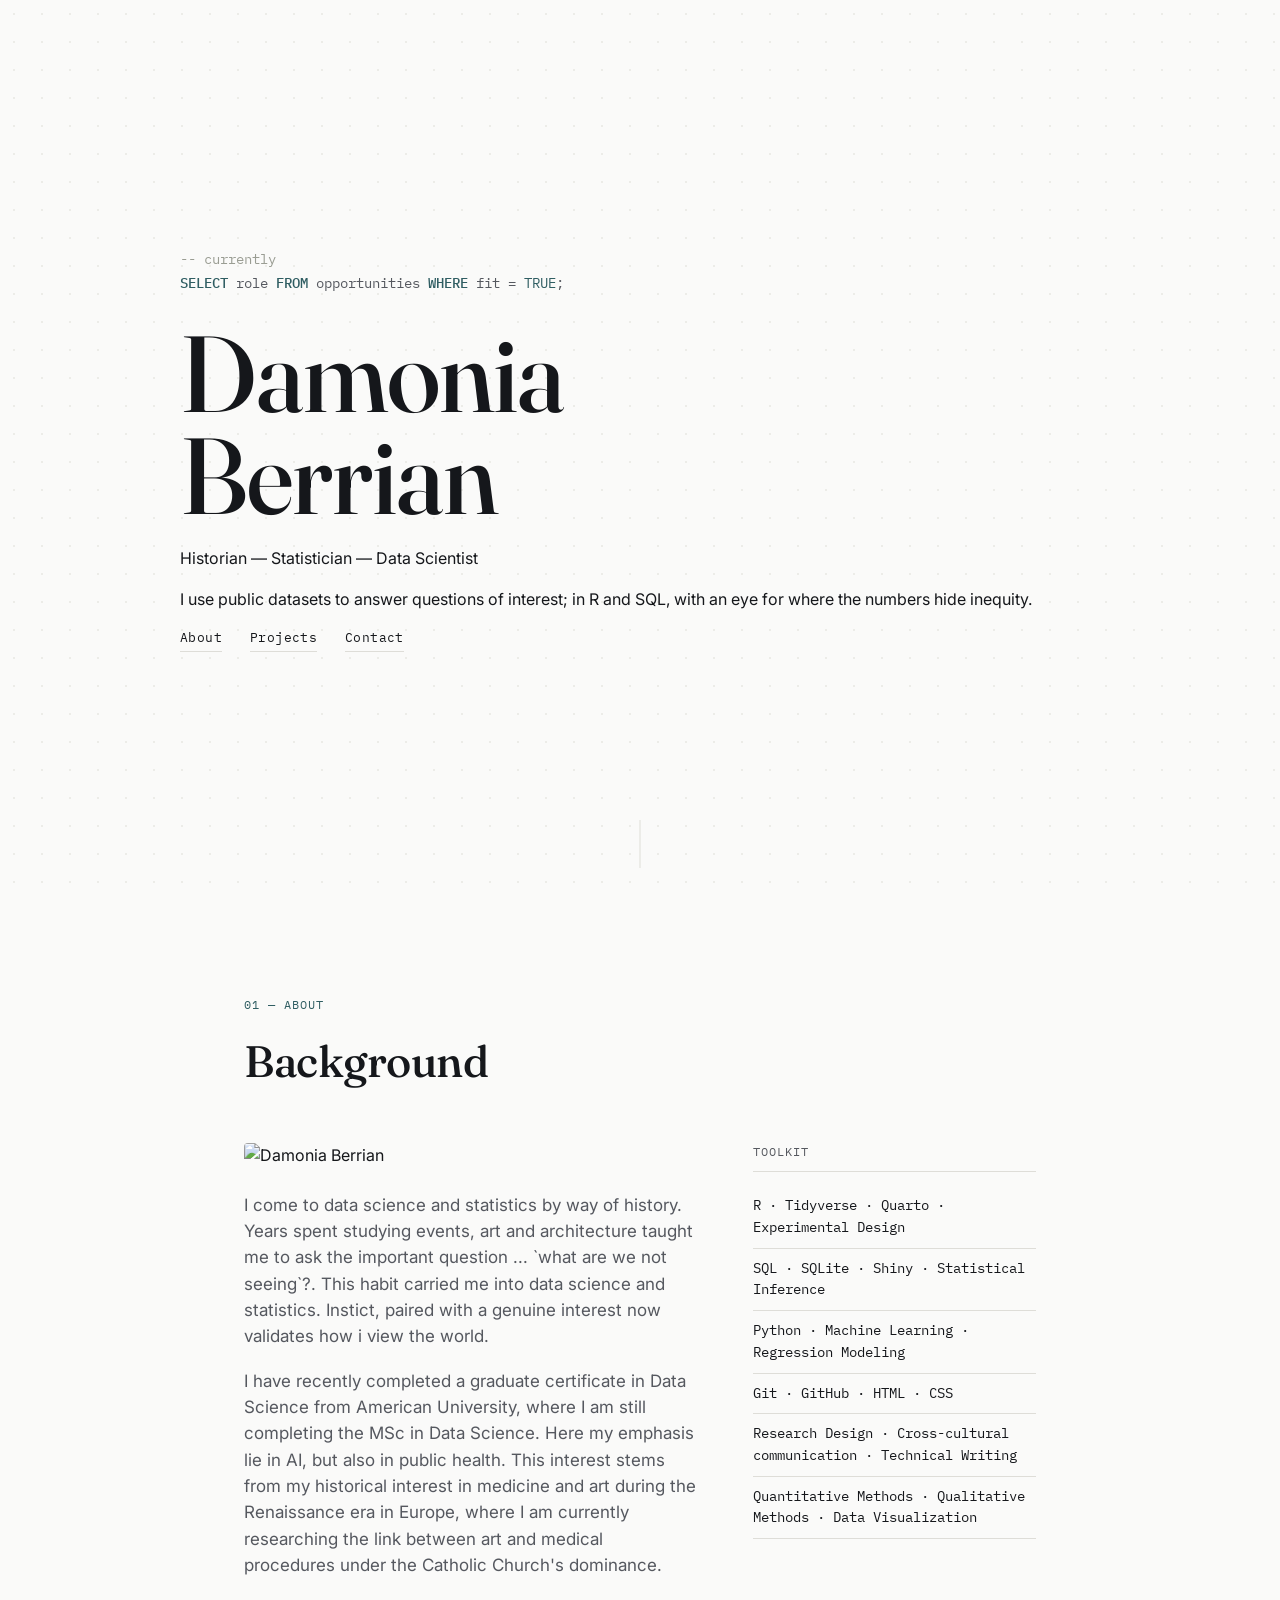
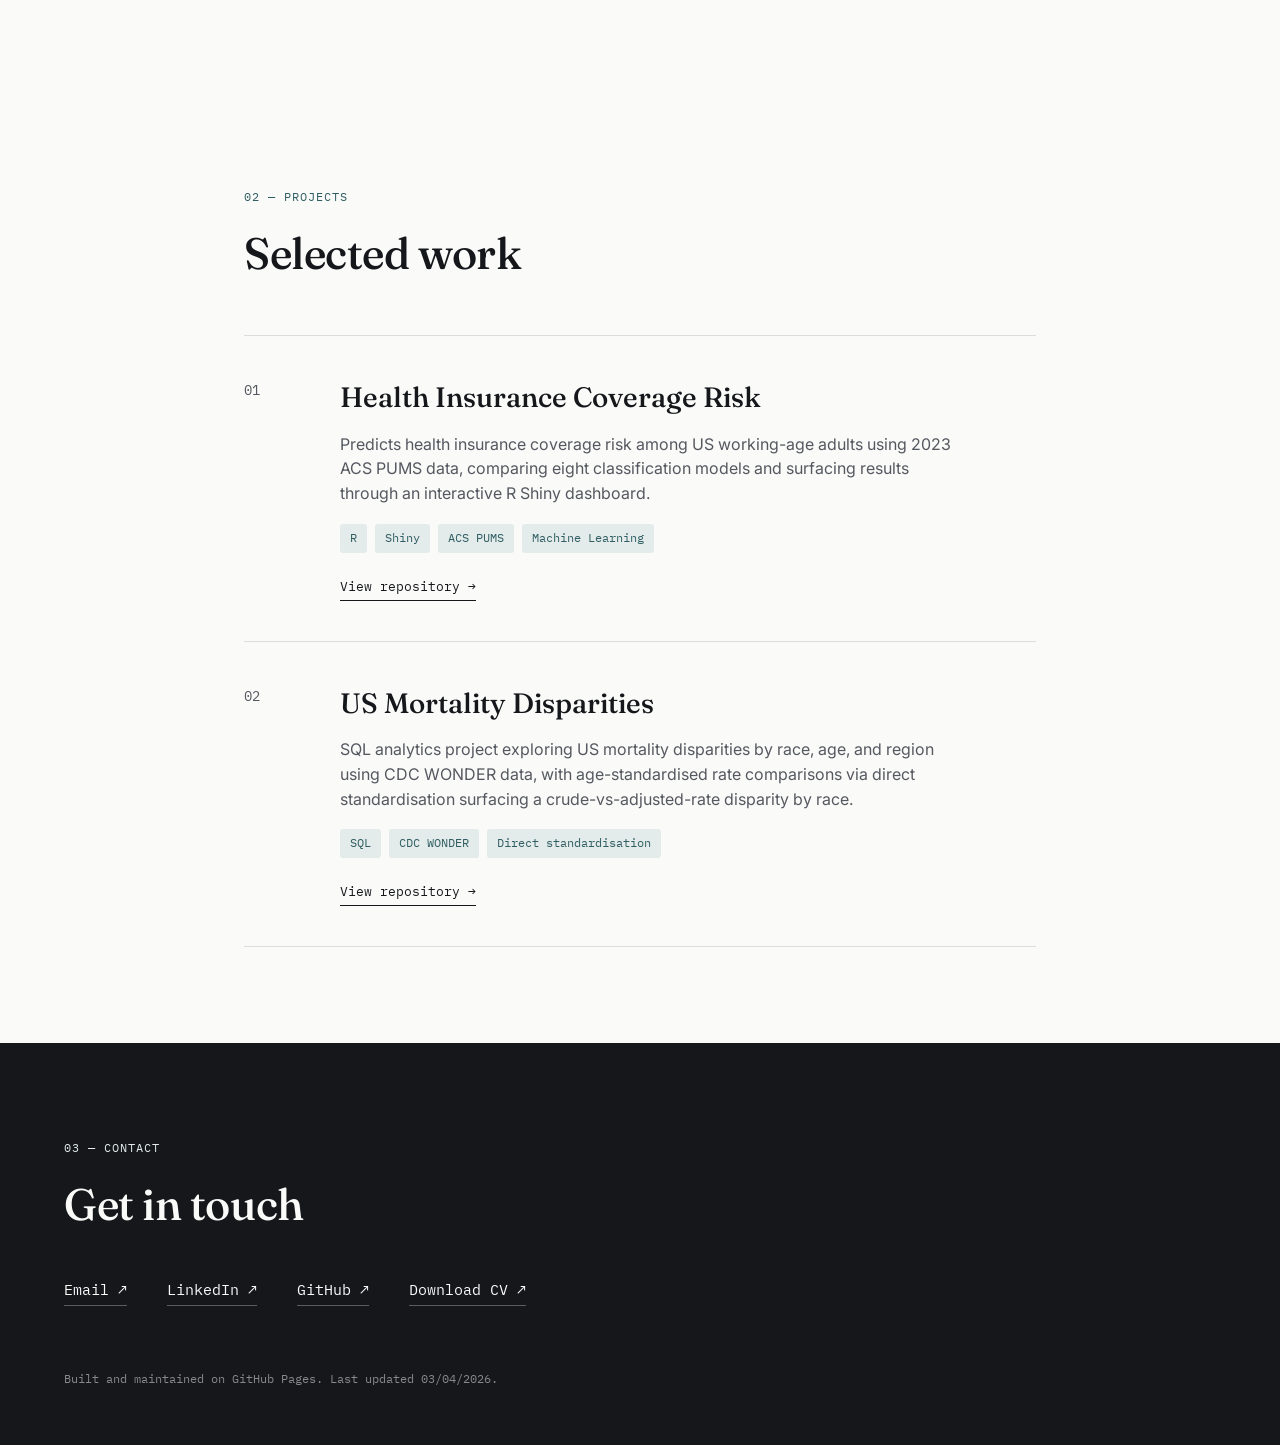
==== docs/index.html @ f822c73d "Move site files into docs folder" ====
<!DOCTYPE html>
<html lang="en">
<head>
<meta charset="UTF-8">
<meta name="viewport" content="width=device-width, initial-scale=1.0">
<title>Damonia Berrian — Historian, Statistician &amp; Data Scientist</title>
<meta name="description" content="Portfolio of Damonia Berrian — data analyst working across R, SQL, and Python, focused on public health and equity-driven analysis.">
<link rel="preconnect" href="https://fonts.googleapis.com">
<link rel="preconnect" href="https://fonts.gstatic.com" crossorigin>
<link href="https://fonts.googleapis.com/css2?family=Fraunces:ital,opsz,wght@0,9..144,400;0,9..144,500;0,9..144,600;1,9..144,500&family=Inter:wght@400;500;600&family=IBM+Plex+Mono:wght@400;500&display=swap" rel="stylesheet">
<link rel="stylesheet" href="styles.css">
</head>
<body>

<div class="grain" aria-hidden="true"></div>

<header class="hero" id="top">
  <div class="hero-inner">
    <p class="query-line" aria-hidden="true">
      <span class="c-comment">-- currently</span><br>
      <span class="c-kw">SELECT</span> role <span class="c-kw">FROM</span> opportunities <span class="c-kw">WHERE</span> fit <span class="c-op">=</span> <span class="c-lit">TRUE</span>;
    </p>
    <h1>Damonia<br>Berrian</h1>
    <p class="role">Historian — Statistician — Data Scientist</p>
    <p class="tag">I use public datasets to answer questions of interest; in R and SQL, with an eye for where the numbers hide inequity.</p>
    <nav class="hero-nav" aria-label="Section navigation">
      <a href="#about">About</a>
      <a href="#projects">Projects</a>
      <a href="#contact">Contact</a>
    </nav>
  </div>
  <div class="scroll-cue" aria-hidden="true"><span></span></div>
</header>

<main>

  <section class="section about" id="about">
    <div class="section-head">
      <p class="eyebrow">01 — About</p>
      <h2>Background</h2>
    </div>
    <div class="about-grid">
      <div class="about-text">
        <img src = "images/profile.png" alt="Damonia Berrian" class="about-photo"
        <div class="about-copy">
        <p> I come to data science and statistics by way of history. Years spent studying events, art and architecture taught me to ask the important question ... `what are we not seeing`?. This habit carried me into data science and statistics. Instict, paired with a genuine interest now validates how i view the world.  </p>
        <p> I have recently completed a graduate certificate in Data Science from American University, where I am still completing the MSc in Data Science. Here my emphasis lie in AI, but also in public health. This interest stems from my historical interest in medicine and art during the Renaissance era in Europe, where I am currently researching the link between art and medical procedures under the Catholic Church's dominance.</p>
      </div>
      <div class="about-stack">
        <p class="stack-label">Toolkit</p>
        <ul class="stack-list">
          <li>R · Tidyverse · Quarto · Experimental Design</li>
          <li>SQL · SQLite · Shiny · Statistical Inference</li>
          <li>Python · Machine Learning · Regression Modeling</li>
          <li>Git · GitHub · HTML · CSS</li>
          <li>Research Design · Cross-cultural communication · Technical Writing </li>
          <li> Quantitative Methods · Qualitative Methods · Data Visualization </li>
        </ul>
      </div>
    </div>
  </section>

  <section class="section projects" id="projects">
    <div class="section-head">
      <p class="eyebrow">02 — Projects</p>
      <h2>Selected work</h2>
    </div>

    <div class="project-list">

      <article class="project-card">
        <div class="project-index">01</div>
        <div class="project-body">
          <h3>Health Insurance Coverage Risk</h3>
          <p class="project-desc">Predicts health insurance coverage risk among US working-age adults using 2023 ACS PUMS data, comparing eight classification models and surfacing results through an interactive R Shiny dashboard.</p>
          <ul class="project-tags">
            <li>R</li>
            <li>Shiny</li>
            <li>ACS PUMS</li>
            <li>Machine Learning</li>
          </ul>
          <a class="project-link" href="https://github.com/nia-berri/Insurance-Coverage" target="_blank" rel="noopener">
            View repository <span aria-hidden="true">→</span>
          </a>
        </div>
      </article>

      <article class="project-card">
        <div class="project-index">02</div>
        <div class="project-body">
          <h3>US Mortality Disparities</h3>
          <p class="project-desc">SQL analytics project exploring US mortality disparities by race, age, and region using CDC WONDER data, with age-standardised rate comparisons via direct standardisation surfacing a crude-vs-adjusted-rate disparity by race.</p>
          <ul class="project-tags">
            <li>SQL</li>
            <li>CDC WONDER</li>
            <li>Direct standardisation</li>
          </ul>
          <a class="project-link" href="https://github.com/nia-berri/CDC-Mortality" target="_blank" rel="noopener">
            View repository <span aria-hidden="true">→</span>
          </a>
        </div>
      </article>

    </div>
  </section>

</main>

<footer class="section contact" id="contact">
  <div class="section-head">
    <p class="eyebrow light">03 — Contact</p>
    <h2>Get in touch</h2>
  </div>
  <div class="contact-links">
    <a href="mailto:berriandamonia1@gmail.com">Email <span aria-hidden="true">↗</span></a>
    <a href="https://linkedin.com/in/damonia-berrian" target="_blank" rel="noopener">LinkedIn <span aria-hidden="true">↗</span></a>
    <a href="https://github.com/nia-berri" target="_blank" rel="noopener">GitHub <span aria-hidden="true">↗</span></a>
    <a href="cv/Damonia_Berrian_CV.docx" target="_blank" rel="noopener">Download CV <span aria-hidden="true">↗</span></a>
  </div>
  <p class="footer-note">Built and maintained on GitHub Pages. Last updated 03/04/2026.</p>
</footer>

<script src="script.js"></script>
</body>
</html>
---- docs/styles.css ----
/* ===== Tokens ===== */
:root {
  --bg: #FAFAF9;
  --surface: #F1F1EE;
  --ink: #15171B;
  --ink-soft: #55585F;
  --accent: #2F5D62;
  --accent-soft: #E3ECEB;
  --line: #DEDDD8;

  --font-display: 'Fraunces', serif;
  --font-body: 'Inter', sans-serif;
  --font-mono: 'IBM Plex Mono', monospace;

  --max-w: 920px;
  --pad: clamp(24px, 6vw, 64px);
}

* { box-sizing: border-box; }

html { scroll-behavior: smooth; }

body {
  margin: 0;
  background: var(--bg);
  color: var(--ink);
  font-family: var(--font-body);
  line-height: 1.55;
  -webkit-font-smoothing: antialiased;
}

a { color: inherit; }

/* subtle dot-grid texture, referencing statistical grid paper */
.grain {
  position: fixed;
  inset: 0;
  pointer-events: none;
  z-index: 0;
  background-image: radial-gradient(var(--line) 1px, transparent 1px);
  background-size: 28px 28px;
  opacity: 0.5;
}

/* ===== Hero ===== */
.hero {
  min-height: 100svh;
  display: flex;
  flex-direction: column;
  justify-content: center;
  align-items: flex-start;
  position: relative;
  padding: var(--pad);
}

.hero-inner {
  max-width: var(--max-w);
  width: 100%;
  margin: 0 auto;
  position: relative;
  z-index: 1;
}

.query-line {
  font-family: var(--font-mono);
  font-size: clamp(12px, 1.4vw, 14px);
  color: var(--ink-soft);
  margin: 0 0 28px;
  line-height: 1.7;
  opacity: 0;
  animation: rise 0.7s ease forwards;
  animation-delay: 0.1s;
}
.c-comment { color: #9A9D93; }
.c-kw { color: var(--accent); font-weight: 500; }
.c-op { color: var(--ink-soft); }
.c-lit { color: var(--accent); }

h1 {
  font-family: var(--font-display);
  font-weight: 500;
  font-size: clamp(52px, 10vw, 108px);
  line-height: 0.94;
  letter-spacing: -0.01em;
  margin: 0 0 20px;
  opacity: 0;
  animation: rise 0.8s ease forwards;
  animation-delay: 0.25s;
}

.hero-role {
  font-family: var(--font-mono);
  font-size: clamp(13px, 1.6vw, 15px);
  text-transform: uppercase;
  letter-spacing: 0.08em;
  color: var(--accent);
  margin: 0 0 24px;
  opacity: 0;
  animation: rise 0.8s ease forwards;
  animation-delay: 0.4s;
}

.hero-thesis {
  font-size: clamp(17px, 2.2vw, 21px);
  color: var(--ink-soft);
  max-width: 540px;
  margin: 0 0 40px;
  opacity: 0;
  animation: rise 0.8s ease forwards;
  animation-delay: 0.55s;
}

.hero-nav {
  display: flex;
  gap: 28px;
  opacity: 0;
  animation: rise 0.8s ease forwards;
  animation-delay: 0.7s;
}
.hero-nav a {
  text-decoration: none;
  font-family: var(--font-mono);
  font-size: 13px;
  letter-spacing: 0.03em;
  color: var(--ink);
  border-bottom: 1px solid var(--line);
  padding-bottom: 3px;
  transition: border-color 0.2s ease, color 0.2s ease;
}
.hero-nav a:hover { border-color: var(--accent); color: var(--accent); }

@keyframes rise {
  from { opacity: 0; transform: translateY(14px); }
  to { opacity: 1; transform: translateY(0); }
}

.scroll-cue {
  position: absolute;
  bottom: 32px;
  left: 50%;
  transform: translateX(-50%);
  width: 1px;
  height: 48px;
  background: var(--line);
  overflow: hidden;
}
.scroll-cue span {
  position: absolute;
  top: -48px;
  left: 0;
  width: 1px;
  height: 48px;
  background: var(--accent);
  animation: drip 1.8s ease-in-out infinite;
}
@keyframes drip {
  0% { top: -48px; }
  60% { top: 48px; }
  100% { top: 48px; }
}
@media (prefers-reduced-motion: reduce) {
  .scroll-cue span { animation: none; top: 0; }
  h1, .hero-role, .hero-thesis, .hero-nav, .query-line { animation: none; opacity: 1; }
}

/* ===== Sections ===== */
.section {
  position: relative;
  z-index: 1;
  max-width: var(--max-w);
  margin: 0 auto;
  padding: 96px var(--pad);
}

.section-head { margin-bottom: 48px; }

.eyebrow {
  font-family: var(--font-mono);
  font-size: 12px;
  letter-spacing: 0.08em;
  text-transform: uppercase;
  color: var(--accent);
  margin: 0 0 12px;
}
.eyebrow.light { color: var(--accent-soft); }

.section h2 {
  font-family: var(--font-display);
  font-weight: 500;
  font-size: clamp(30px, 4vw, 44px);
  margin: 0;
  letter-spacing: -0.01em;
}

/* ===== About ===== */
.about-grid {
  display: grid;
  grid-template-columns: 1.6fr 1fr;
  gap: 56px;
}
.about-text p {
  font-size: 17px;
  display: flex;
  gap: 28px;
  align-items: center;
  color: var(--ink-soft);
  margin: 0 0 18px;
}
.about-photo {
  width: 160px;
  height: 160px;
  object-fit: cover;
  border-radius: 4px;
  margin-bottom: 24px;
  filter: grayscale(15%);
}
.stack-label {
  font-family: var(--font-mono);
  font-size: 12px;
  text-transform: uppercase;
  letter-spacing: 0.08em;
  color: var(--ink-soft);
  margin: 0 0 14px;
  border-bottom: 1px solid var(--line);
  padding-bottom: 10px;
}
.stack-list {
  list-style: none;
  margin: 0;
  padding: 0;
  font-family: var(--font-mono);
  font-size: 14px;
}
.stack-list li {
  padding: 9px 0;
  border-bottom: 1px solid var(--line);
  color: var(--ink);
}

@media (max-width: 720px) {
  .about-grid { grid-template-columns: 1fr; gap: 32px; }
}

/* ===== Projects ===== */
.project-list {
  display: flex;
  flex-direction: column;
}
.project-card {
  display: grid;
  grid-template-columns: 72px 1fr;
  gap: 24px;
  padding: 40px 0;
  border-top: 1px solid var(--line);
  opacity: 0;
  transform: translateY(16px);
  transition: opacity 0.6s ease, transform 0.6s ease;
}
.project-card:last-child { border-bottom: 1px solid var(--line); }
.project-card.is-visible { opacity: 1; transform: translateY(0); }

.project-index {
  font-family: var(--font-mono);
  font-size: 14px;
  color: var(--ink-soft);
  padding-top: 4px;
}

.project-body h3 {
  font-family: var(--font-display);
  font-weight: 500;
  font-size: clamp(22px, 3vw, 28px);
  margin: 0 0 12px;
}
.project-desc {
  color: var(--ink-soft);
  font-size: 16px;
  max-width: 620px;
  margin: 0 0 18px;
}
.project-tags {
  list-style: none;
  display: flex;
  flex-wrap: wrap;
  gap: 8px;
  padding: 0;
  margin: 0 0 20px;
}
.project-tags li {
  font-family: var(--font-mono);
  font-size: 12px;
  background: var(--accent-soft);
  color: var(--accent);
  padding: 5px 10px;
  border-radius: 3px;
}
.project-link {
  display: inline-block;
  text-decoration: none;
  font-family: var(--font-mono);
  font-size: 13px;
  color: var(--ink);
  border-bottom: 1px solid var(--ink);
  padding-bottom: 3px;
  transition: color 0.2s ease, border-color 0.2s ease;
}
.project-link:hover { color: var(--accent); border-color: var(--accent); }

@media (max-width: 560px) {
  .project-card { grid-template-columns: 1fr; }
  .project-index { padding-top: 0; }
}

/* ===== Contact / footer ===== */
.contact {
  background: var(--ink);
  color: var(--bg);
  max-width: none;
  padding: 96px var(--pad) 56px;
}
.contact .section-head { margin-bottom: 40px; }
.contact h2 { color: var(--bg); }
.contact-links {
  display: flex;
  flex-wrap: wrap;
  gap: 16px 40px;
  margin-bottom: 64px;
}
.contact-links a {
  text-decoration: none;
  font-family: var(--font-mono);
  font-size: 15px;
  color: var(--bg);
  border-bottom: 1px solid rgba(250,250,249,0.3);
  padding-bottom: 4px;
  transition: border-color 0.2s ease, opacity 0.2s ease;
}
.contact-links a:hover { border-color: var(--bg); }

.footer-note {
  font-family: var(--font-mono);
  font-size: 12px;
  color: rgba(250,250,249,0.5);
  margin: 0;
}

/* focus visibility */
a:focus-visible {
  outline: 2px solid var(--accent);
  outline-offset: 3px;
}
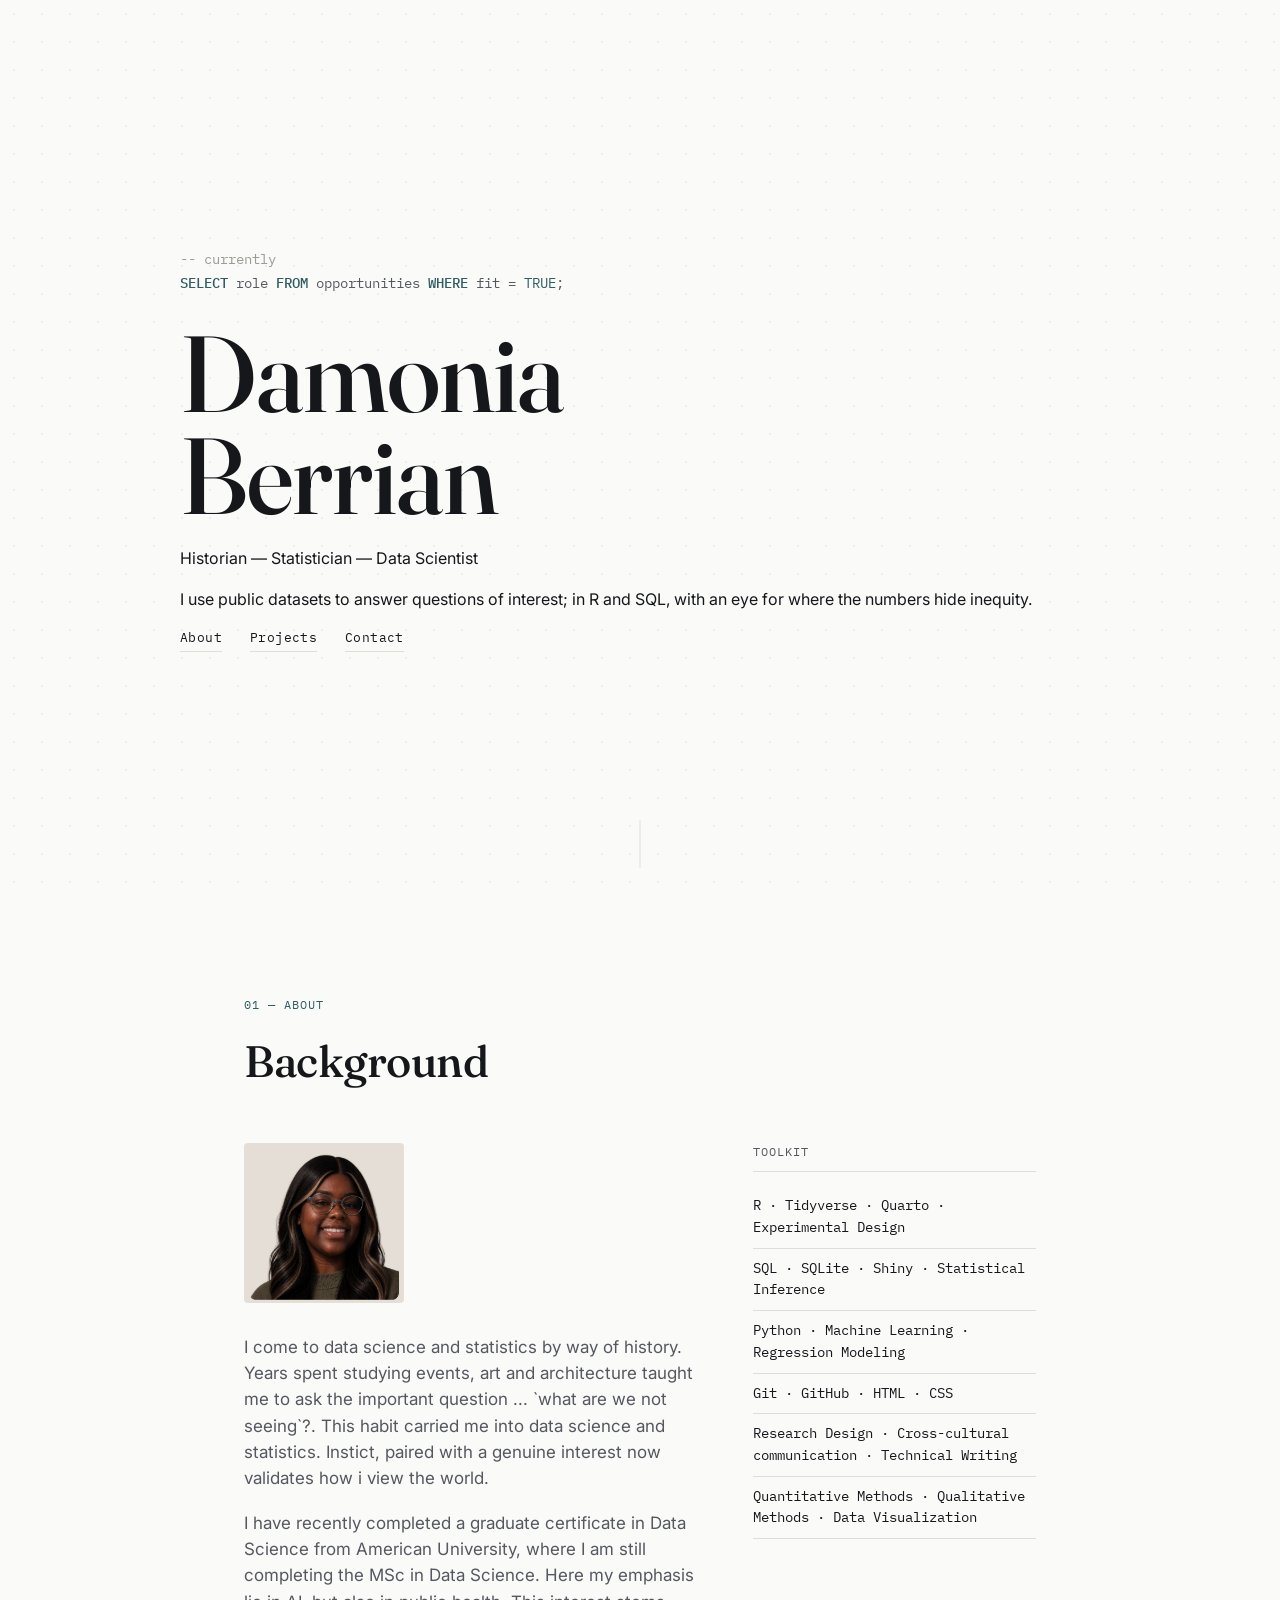
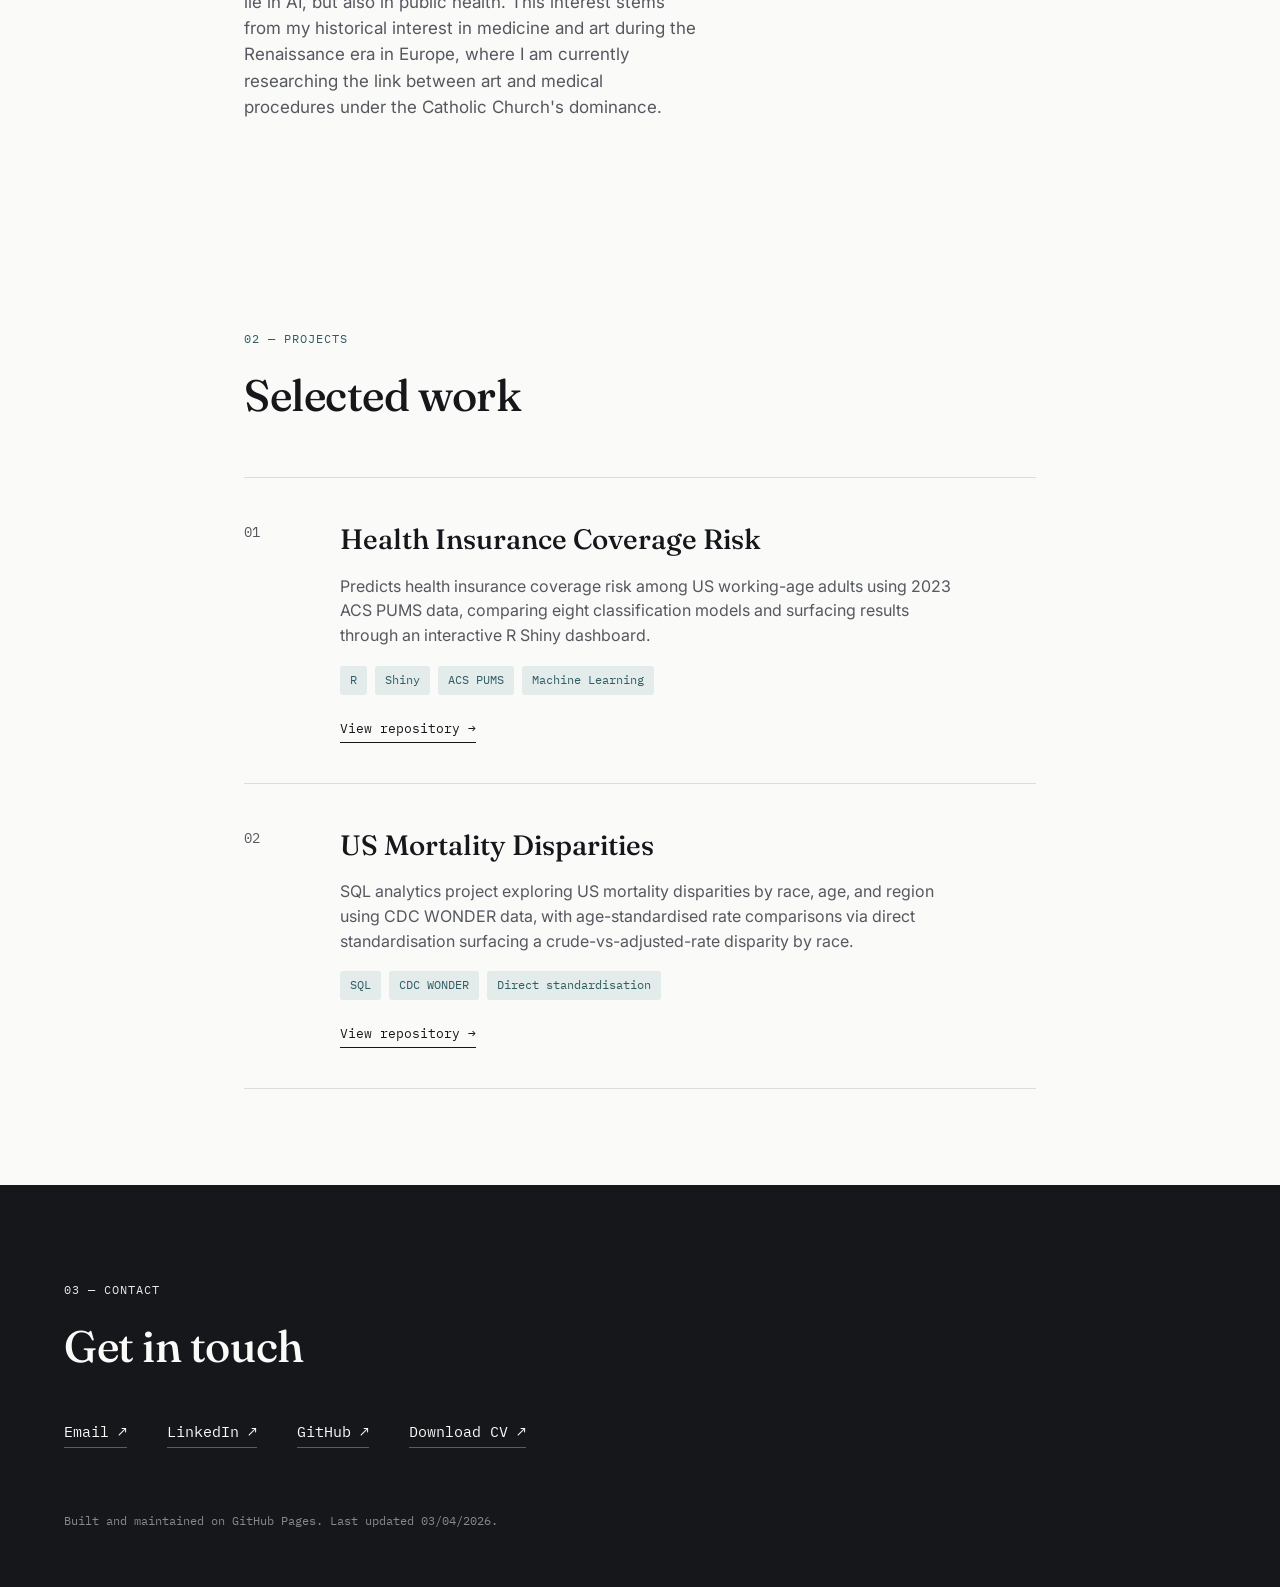
==== commit 6d6b0e00: "pdf cv" ====
--- a/docs/index.html
+++ b/docs/index.html
@@ -41,7 +41,7 @@
     </div>
     <div class="about-grid">
       <div class="about-text">
-        <img src = "images/profile.png" alt="Damonia Berrian" class="about-photo"
+        <img src = "images/damonia.png" alt="Damonia Berrian" class="about-photo"
         <div class="about-copy">
         <p> I come to data science and statistics by way of history. Years spent studying events, art and architecture taught me to ask the important question ... `what are we not seeing`?. This habit carried me into data science and statistics. Instict, paired with a genuine interest now validates how i view the world.  </p>
         <p> I have recently completed a graduate certificate in Data Science from American University, where I am still completing the MSc in Data Science. Here my emphasis lie in AI, but also in public health. This interest stems from my historical interest in medicine and art during the Renaissance era in Europe, where I am currently researching the link between art and medical procedures under the Catholic Church's dominance.</p>
@@ -115,7 +115,7 @@
     <a href="mailto:berriandamonia1@gmail.com">Email <span aria-hidden="true">↗</span></a>
     <a href="https://linkedin.com/in/damonia-berrian" target="_blank" rel="noopener">LinkedIn <span aria-hidden="true">↗</span></a>
     <a href="https://github.com/nia-berri" target="_blank" rel="noopener">GitHub <span aria-hidden="true">↗</span></a>
-    <a href="cv/Damonia_Berrian_CV.docx" target="_blank" rel="noopener">Download CV <span aria-hidden="true">↗</span></a>
+    <a href="cv/Damonia_Berrian_CV.pdf" target="_blank" rel="noopener">Download CV <span aria-hidden="true">↗</span></a>
   </div>
   <p class="footer-note">Built and maintained on GitHub Pages. Last updated 03/04/2026.</p>
 </footer>
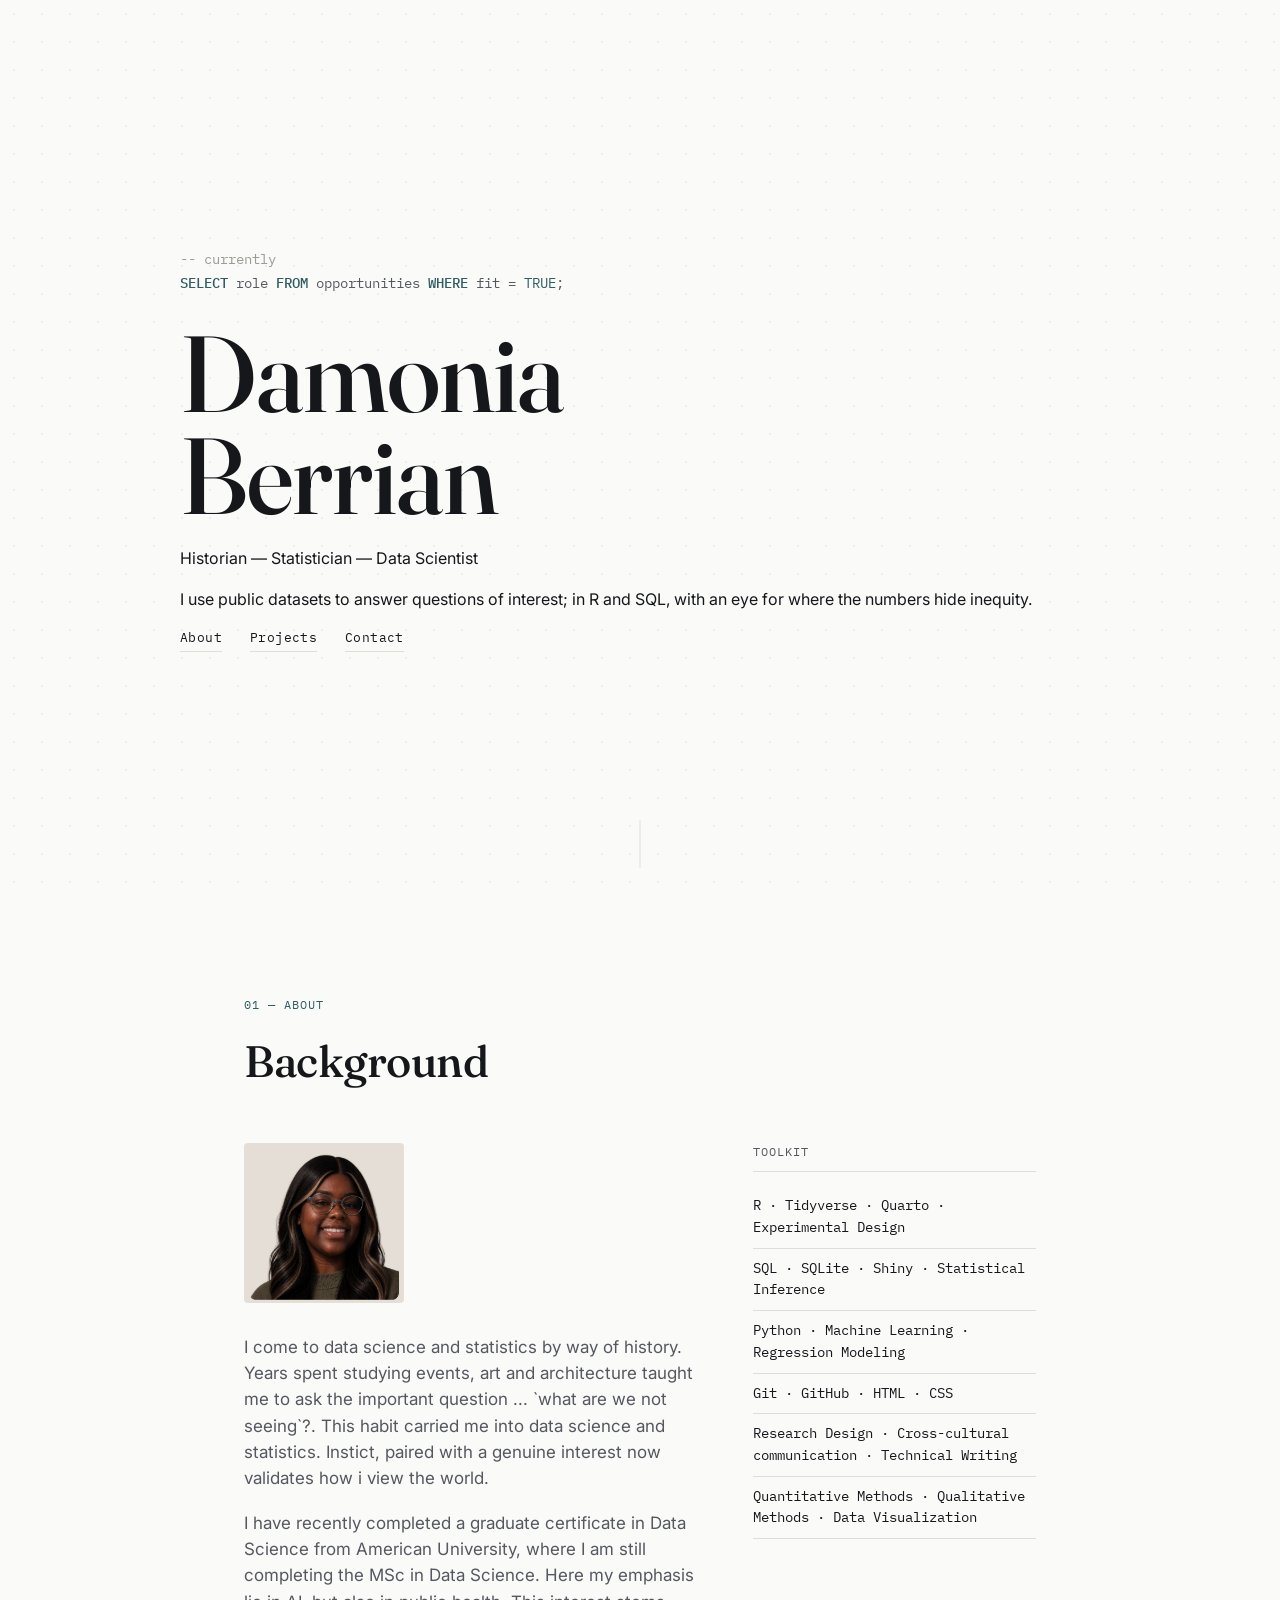
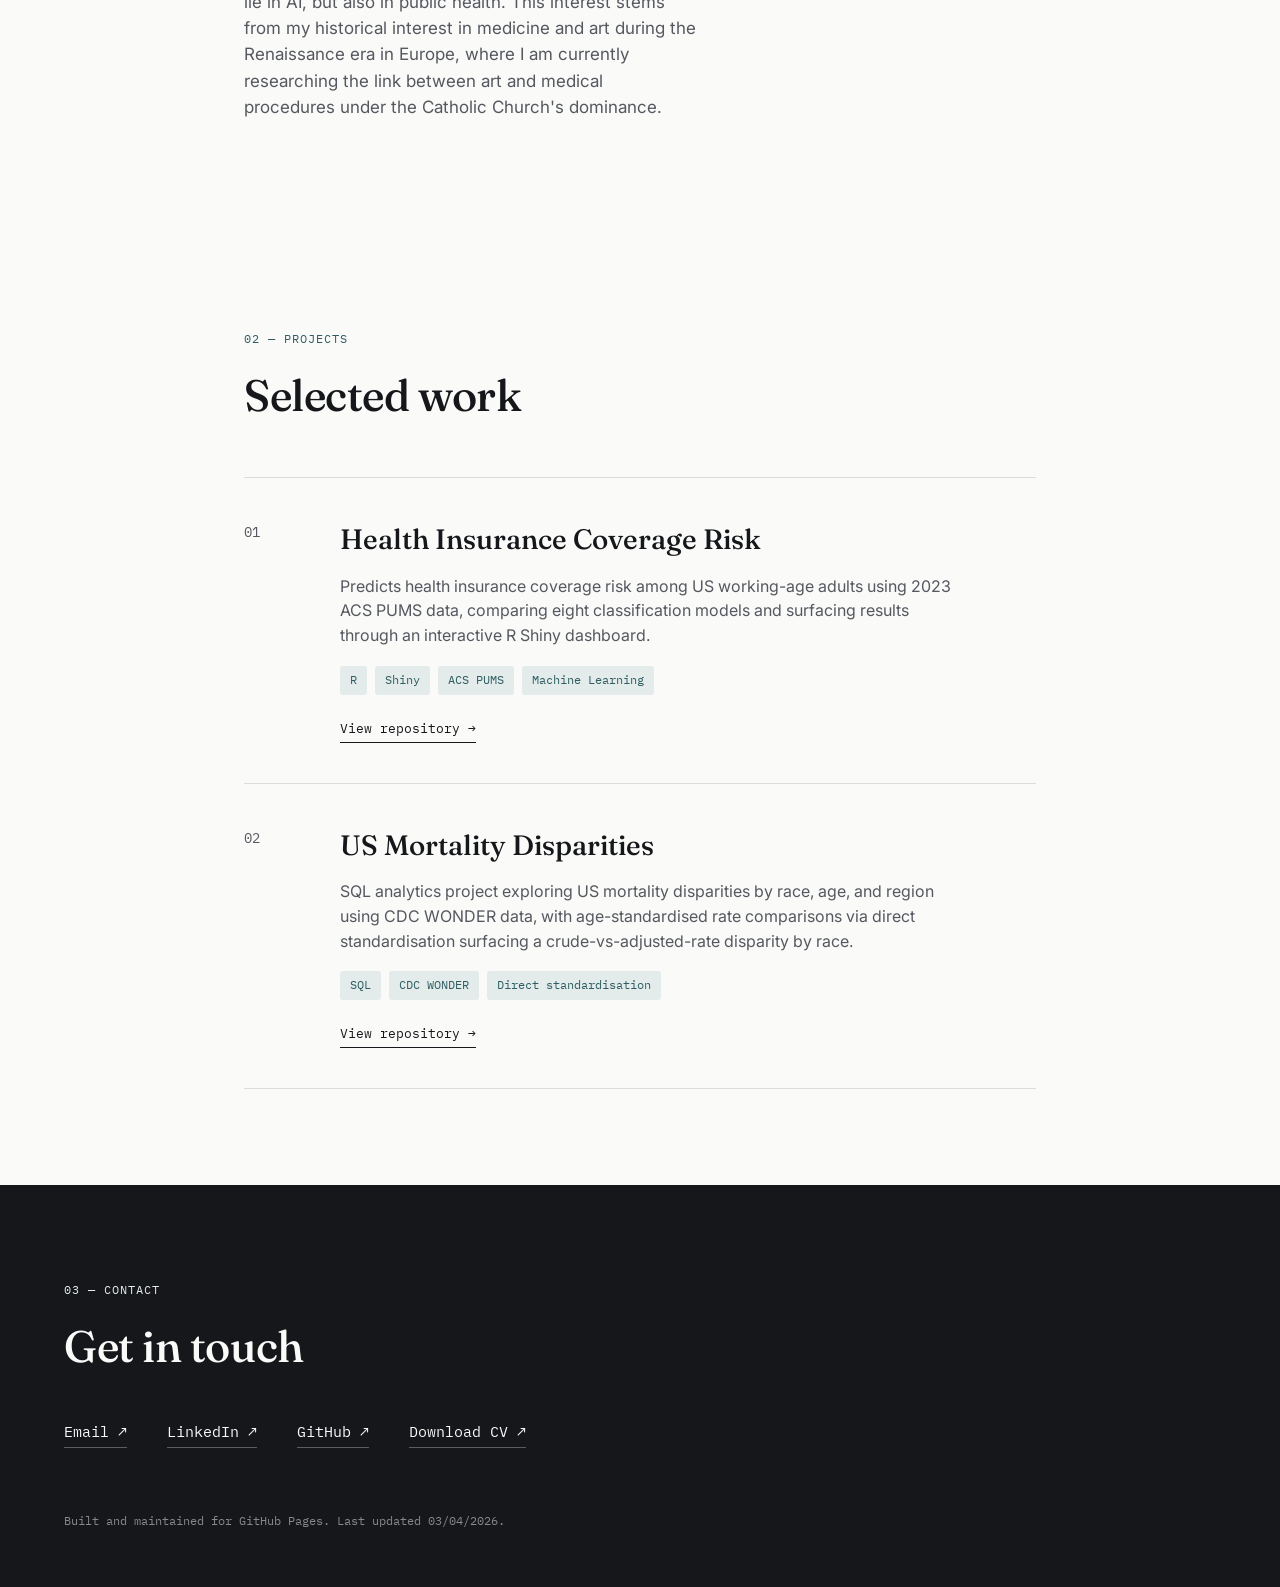
==== commit c1232f69: "edit bottom line" ====
--- a/docs/index.html
+++ b/docs/index.html
@@ -117,7 +117,7 @@
     <a href="https://github.com/nia-berri" target="_blank" rel="noopener">GitHub <span aria-hidden="true">↗</span></a>
     <a href="cv/Damonia_Berrian_CV.pdf" target="_blank" rel="noopener">Download CV <span aria-hidden="true">↗</span></a>
   </div>
-  <p class="footer-note">Built and maintained on GitHub Pages. Last updated 03/04/2026.</p>
+  <p class="footer-note">Built and maintained for GitHub Pages. Last updated 03/04/2026.</p>
 </footer>
 
 <script src="script.js"></script>
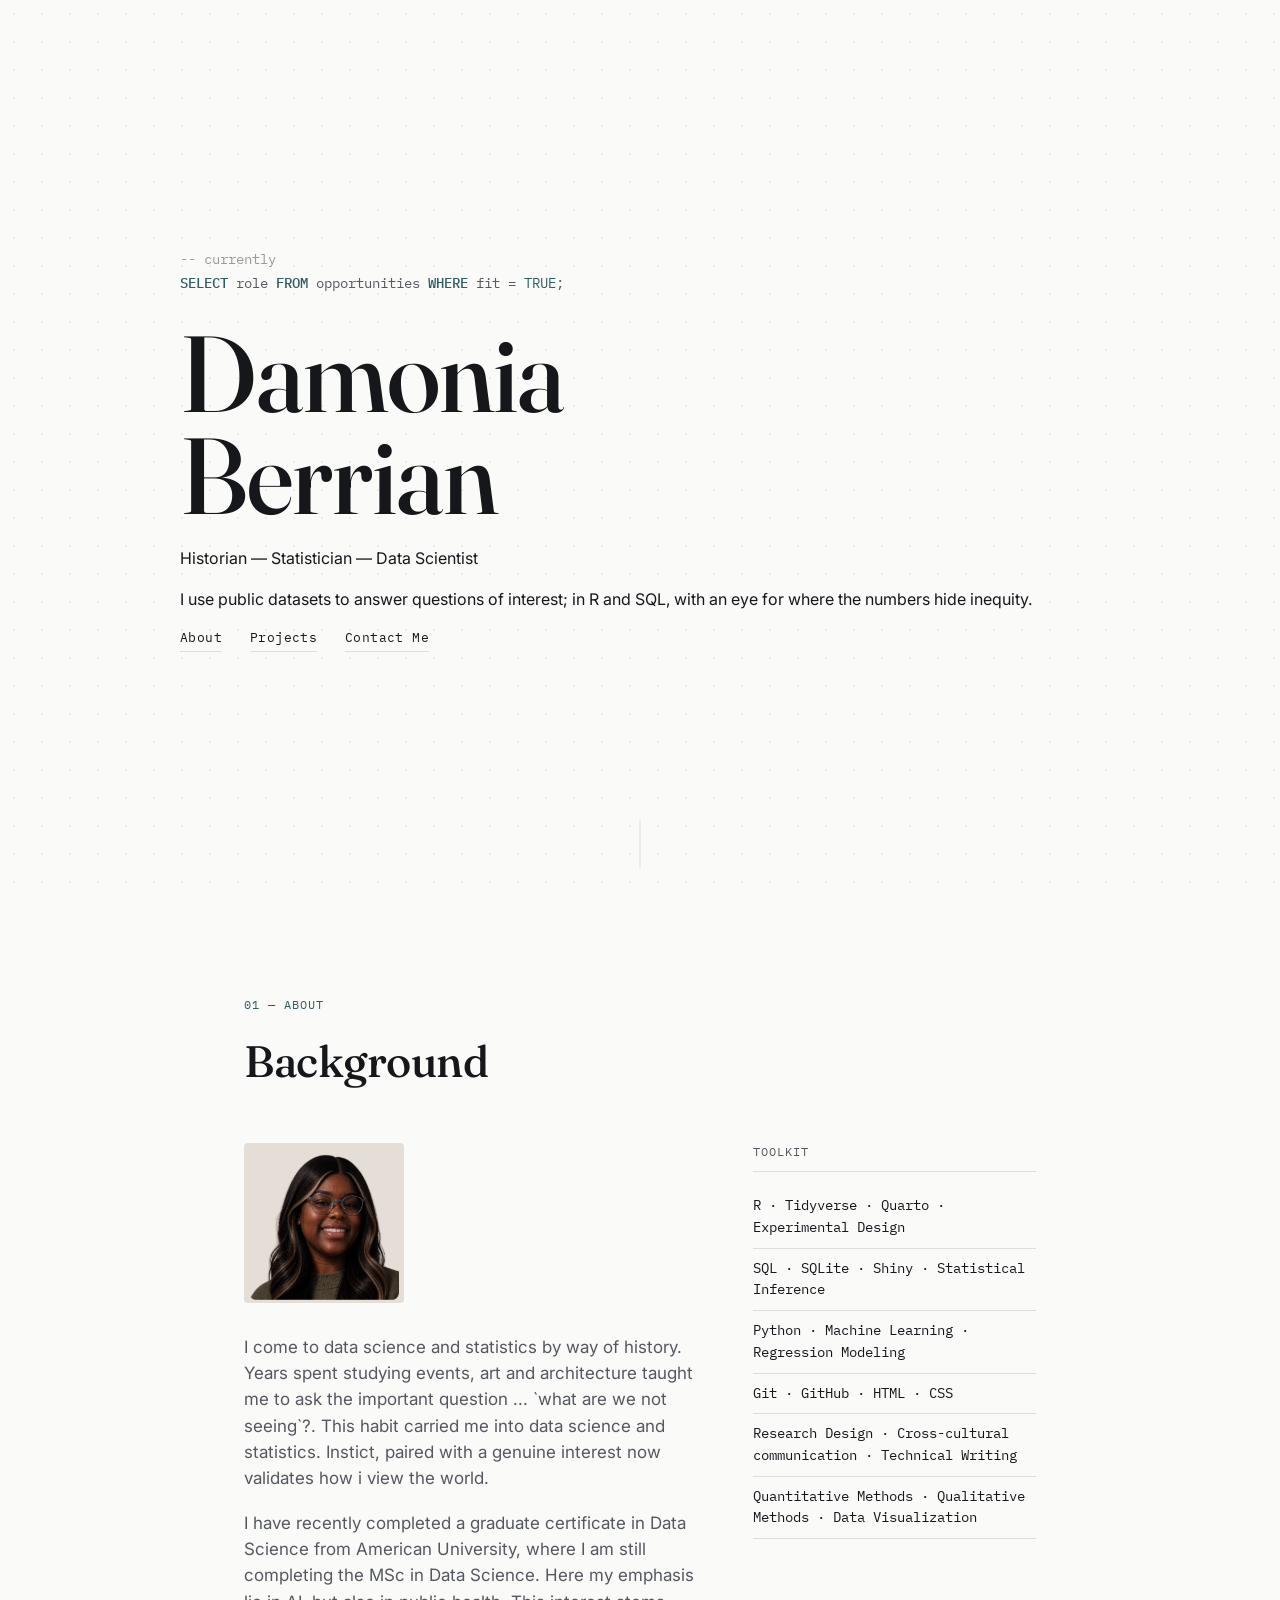
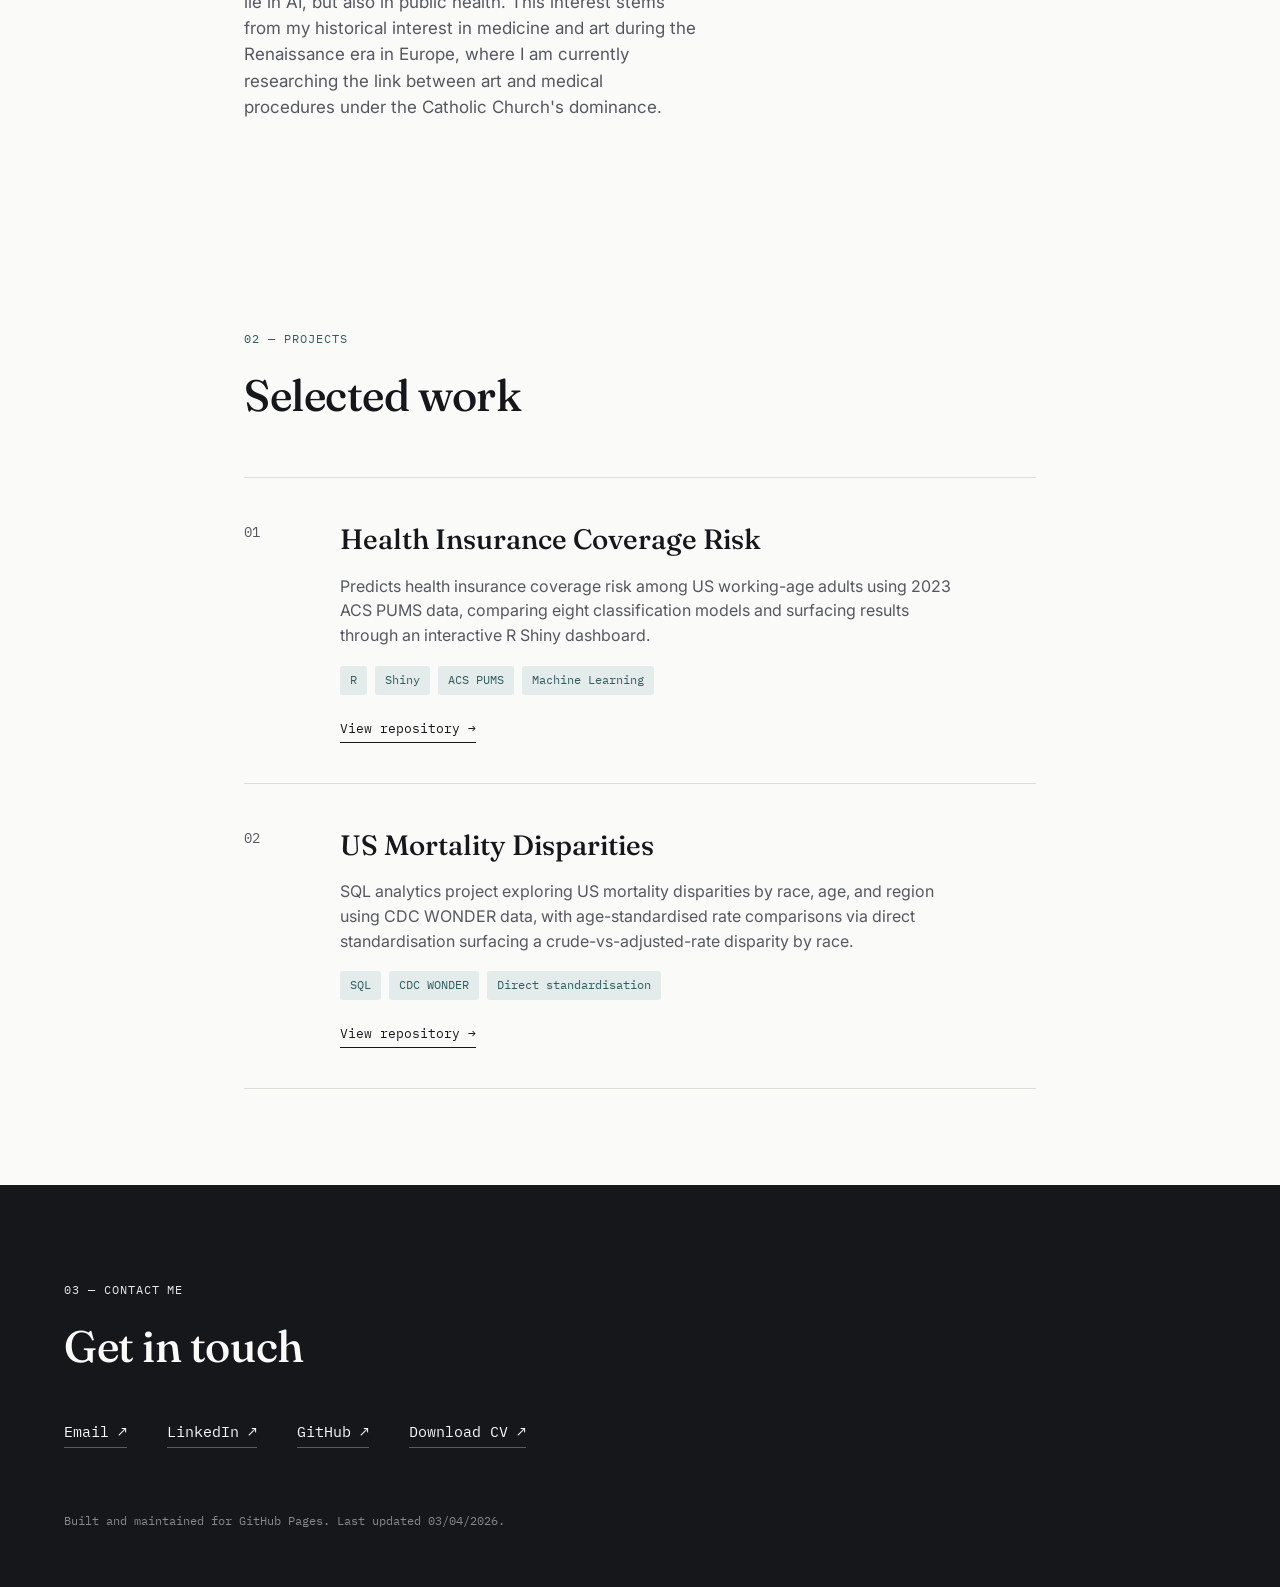
==== commit 0d98c924: "edit contact line" ====
--- a/docs/index.html
+++ b/docs/index.html
@@ -26,7 +26,7 @@
     <nav class="hero-nav" aria-label="Section navigation">
       <a href="#about">About</a>
       <a href="#projects">Projects</a>
-      <a href="#contact">Contact</a>
+      <a href="#contact">Contact Me</a>
     </nav>
   </div>
   <div class="scroll-cue" aria-hidden="true"><span></span></div>
@@ -108,7 +108,7 @@
 
 <footer class="section contact" id="contact">
   <div class="section-head">
-    <p class="eyebrow light">03 — Contact</p>
+    <p class="eyebrow light">03 — Contact Me</p>
     <h2>Get in touch</h2>
   </div>
   <div class="contact-links">
